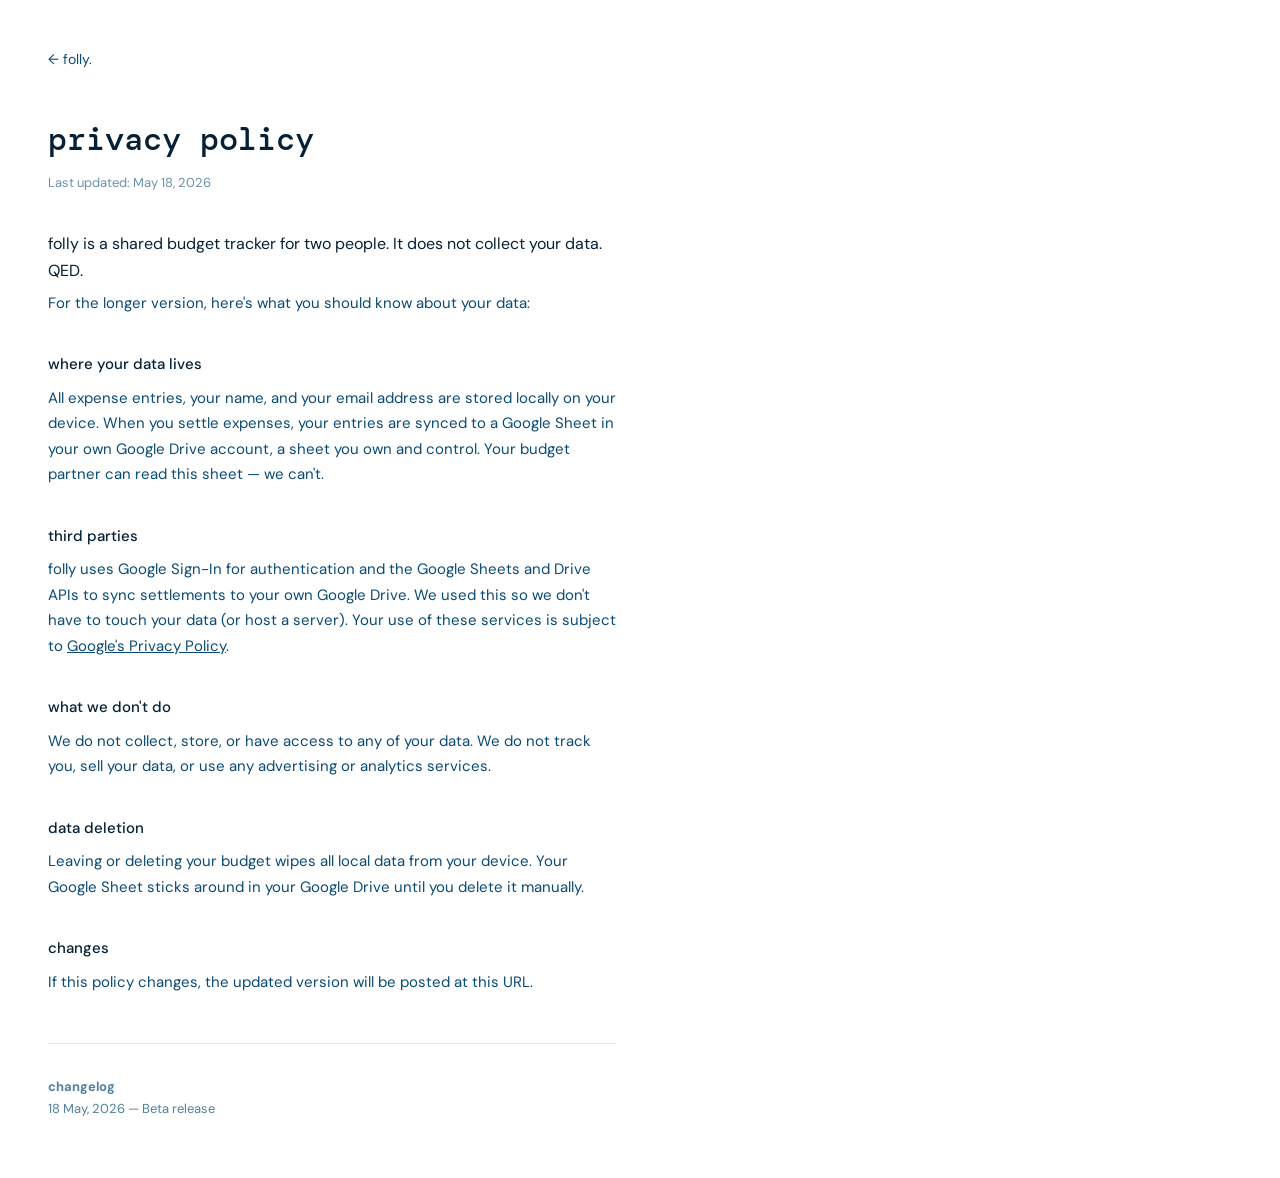
==== privacy.html @ c96d2bcb "clean up style again" ====
<!DOCTYPE html>
<html lang="en">
<head>
  <meta charset="UTF-8" />
  <title>privacy policy — folly.</title>
  <link rel="shortcut icon" href="/favicon.png" />
  <link rel="preconnect" href="https://fonts.googleapis.com" />
  <link href="https://fonts.googleapis.com/css2?family=DM+Mono:wght@500&family=DM+Sans:wght@400;500&display=swap" rel="stylesheet" />
  <style>
    *, *::before, *::after { box-sizing: border-box; margin: 0; padding: 0; }
    body {
      font-family: 'DM Sans', sans-serif;
      background: #ffffff;
      color: #062035;
      max-width: 640px;
      margin: 0;
      padding: 48px 24px 48px 48px;
      line-height: 1.7;
    }
    h1 { font-family: 'DM Mono', monospace; font-size: 32px; font-weight: 500;
margin-bottom: 6px; }
    h2 { font-size: 15px; font-weight: 500; margin: 36px 0 8px; text-transform:
 lowercase; }
    p, li { font-size: 15px; color: #0A4B75; margin-bottom: 10px; }
    ul { padding-left: 20px; margin-bottom: 10px; }
    a { color: #0A4B75; }
    .meta { font-size: 13px; color: #0A4B75; opacity: 0.6; margin-bottom: 36px;
 }
    .lede { font-size: 16px; color: #062035; margin-bottom: 6px; }
    .back { display: block; margin-bottom: 40px; font-size: 14px; color:
#0A4B75; text-decoration: none; }
    .back:hover { text-decoration: underline; }
    .changelog { font-size: 13px; color: #0A4B75; opacity: 0.7; }
    hr { border: none; border-top: 1px solid #0A4B7520; margin: 48px 0 32px; }
  </style>
</head>
<body>
  <a class="back" href="/">← folly.</a>
  <h1>privacy policy</h1>
  <p class="meta">Last updated: May 18, 2026</p>

  <p class="lede">folly is a shared budget tracker for two people. It does not
collect your data. QED.</p>
  <p>For the longer version, here's what you should know about your data:</p>

  <h2>where your data lives</h2>
  <p>All expense entries, your name, and your email address are stored locally
on your device. When you settle expenses, your entries are synced to a Google
Sheet in your own Google Drive account, a sheet you own and control. Your
budget partner can read this sheet — we can't.</p>

  <h2>third parties</h2>
  <p>folly uses Google Sign-In for authentication and the Google Sheets and
Drive APIs to sync settlements to your own Google Drive. We used this so we
don't have to touch your data (or host a server). Your use of these services is
 subject to <a href="https://policies.google.com/privacy">Google's Privacy
Policy</a>.</p>

  <h2>what we don't do</h2>
  <p>We do not collect, store, or have access to any of your data. We do not
track you, sell your data, or use any advertising or analytics services.</p>

  <h2>data deletion</h2>
  <p>Leaving or deleting your budget wipes all local data from your device.
Your Google Sheet sticks around in your Google Drive until you delete it
manually.</p>

  <h2>changes</h2>
  <p>If this policy changes, the updated version will be posted at this
URL.</p>

  <hr />
  <p class="changelog"><strong>changelog</strong><br />18 May, 2026 — Beta
release</p>
</body>
</html>
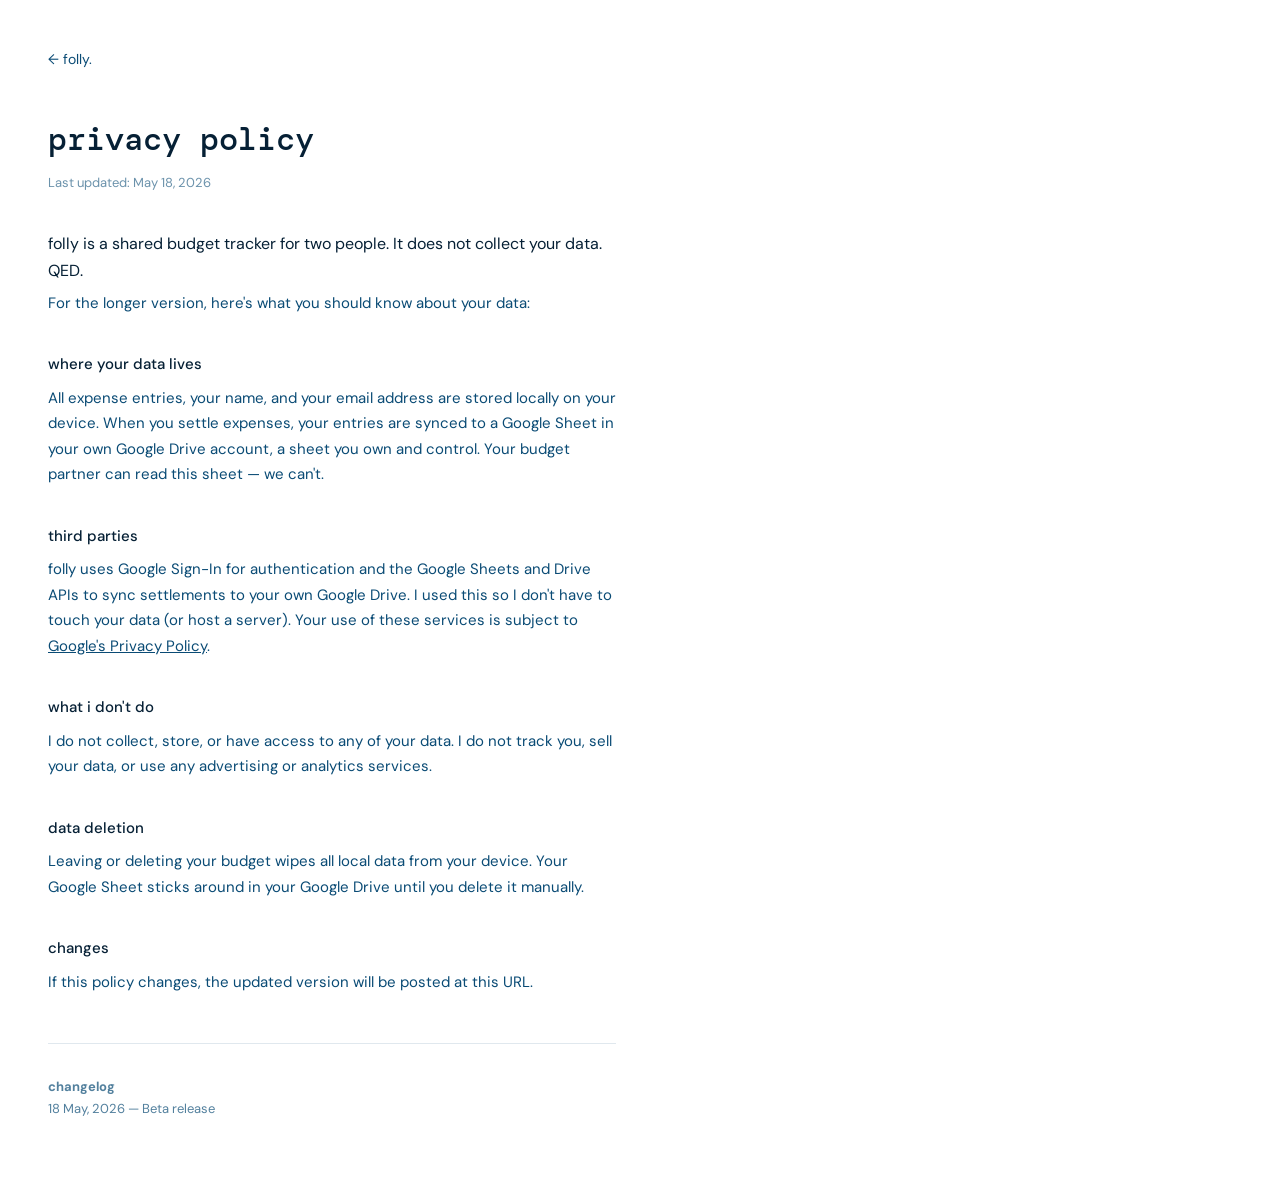
==== commit 6612a683: "solo project... i probably should just use 'i' like a normal human" ====
--- a/privacy.html
+++ b/privacy.html
@@ -35,7 +35,7 @@
   </style>
 </head>
 <body>
-  <a class="back" href="/">← folly.</a>
+  <a class="back" href="index.html">← folly.</a>
   <h1>privacy policy</h1>
   <p class="meta">Last updated: May 18, 2026</p>
 
@@ -51,13 +51,13 @@
 
   <h2>third parties</h2>
   <p>folly uses Google Sign-In for authentication and the Google Sheets and
-Drive APIs to sync settlements to your own Google Drive. We used this so we
+Drive APIs to sync settlements to your own Google Drive. I used this so I
 don't have to touch your data (or host a server). Your use of these services is
  subject to <a href="https://policies.google.com/privacy">Google's Privacy
 Policy</a>.</p>
 
-  <h2>what we don't do</h2>
-  <p>We do not collect, store, or have access to any of your data. We do not
+  <h2>what I don't do</h2>
+  <p>I do not collect, store, or have access to any of your data. I do not
 track you, sell your data, or use any advertising or analytics services.</p>
 
   <h2>data deletion</h2>
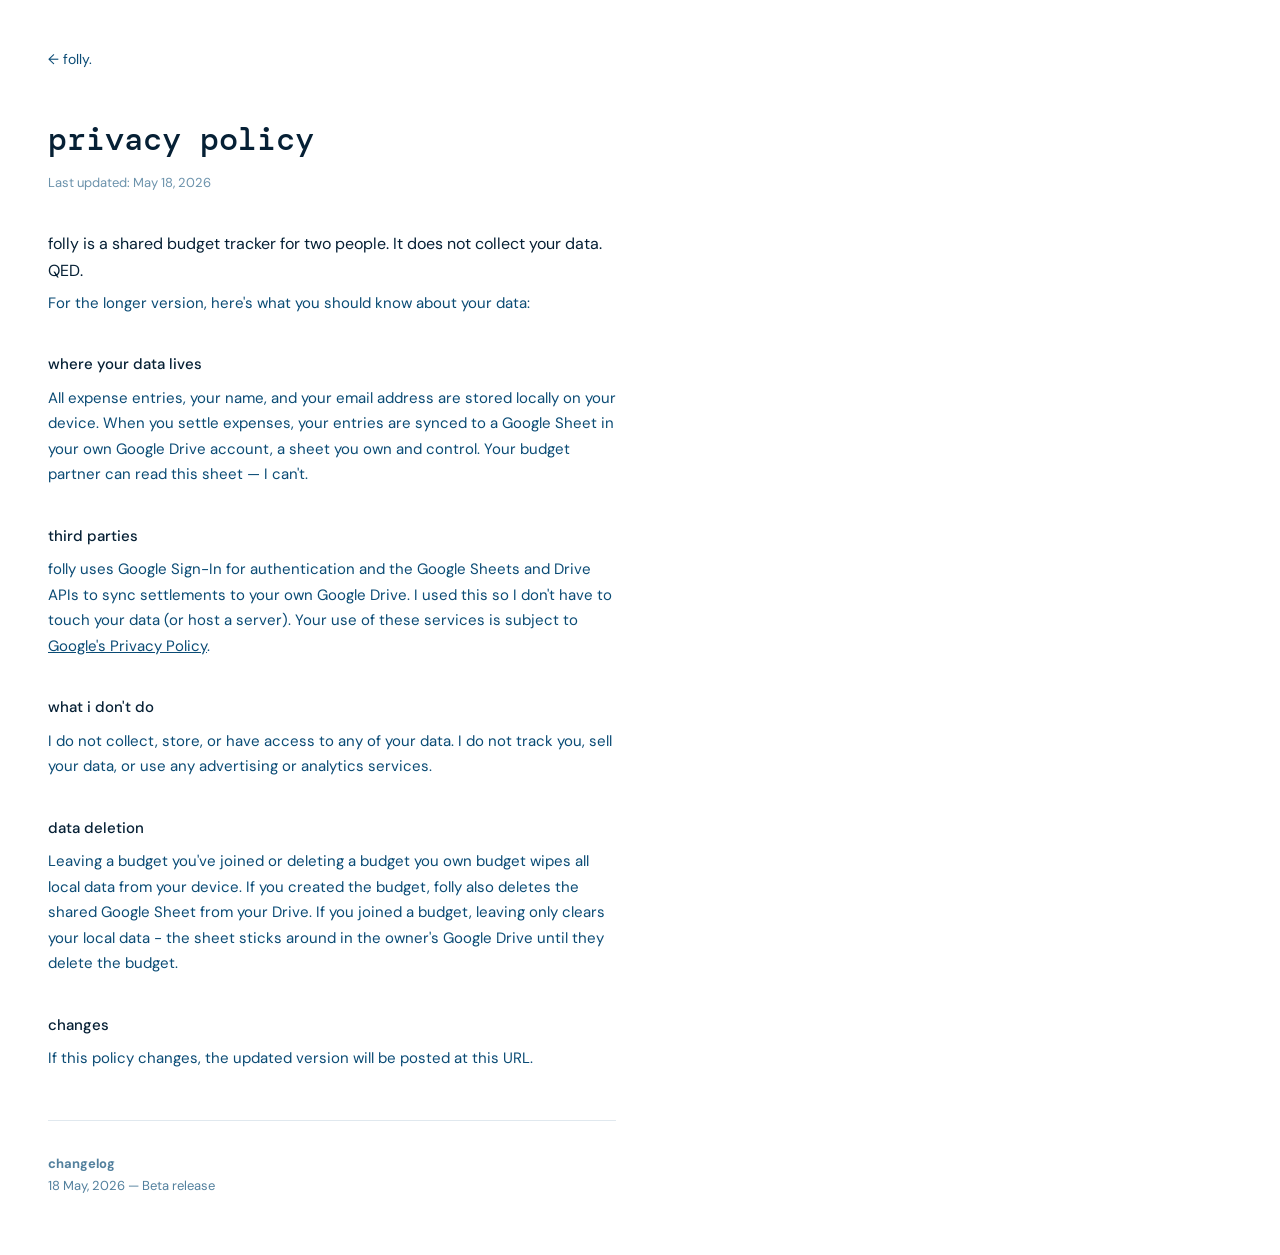
==== commit fff1e193: "fix wording and size" ====
--- a/privacy.html
+++ b/privacy.html
@@ -2,6 +2,7 @@
 <html lang="en">
 <head>
   <meta charset="UTF-8" />
+  <meta name="viewport" content="width=device-width, initial-scale=1.0" />
   <title>privacy policy — folly.</title>
   <link rel="shortcut icon" href="/favicon.png" />
   <link rel="preconnect" href="https://fonts.googleapis.com" />
@@ -47,7 +48,7 @@
   <p>All expense entries, your name, and your email address are stored locally
 on your device. When you settle expenses, your entries are synced to a Google
 Sheet in your own Google Drive account, a sheet you own and control. Your
-budget partner can read this sheet — we can't.</p>
+budget partner can read this sheet — I can't.</p>
 
   <h2>third parties</h2>
   <p>folly uses Google Sign-In for authentication and the Google Sheets and
@@ -61,9 +62,8 @@
 track you, sell your data, or use any advertising or analytics services.</p>
 
   <h2>data deletion</h2>
-  <p>Leaving or deleting your budget wipes all local data from your device.
-Your Google Sheet sticks around in your Google Drive until you delete it
-manually.</p>
+  <p>Leaving a budget you've joined or deleting a budget you own budget wipes all local data from your device. 
+If you created the budget, folly also deletes the shared Google Sheet from your Drive. If you joined a budget, leaving only clears your local data - the sheet sticks around in the owner's Google Drive until they delete the budget.</p>
 
   <h2>changes</h2>
   <p>If this policy changes, the updated version will be posted at this
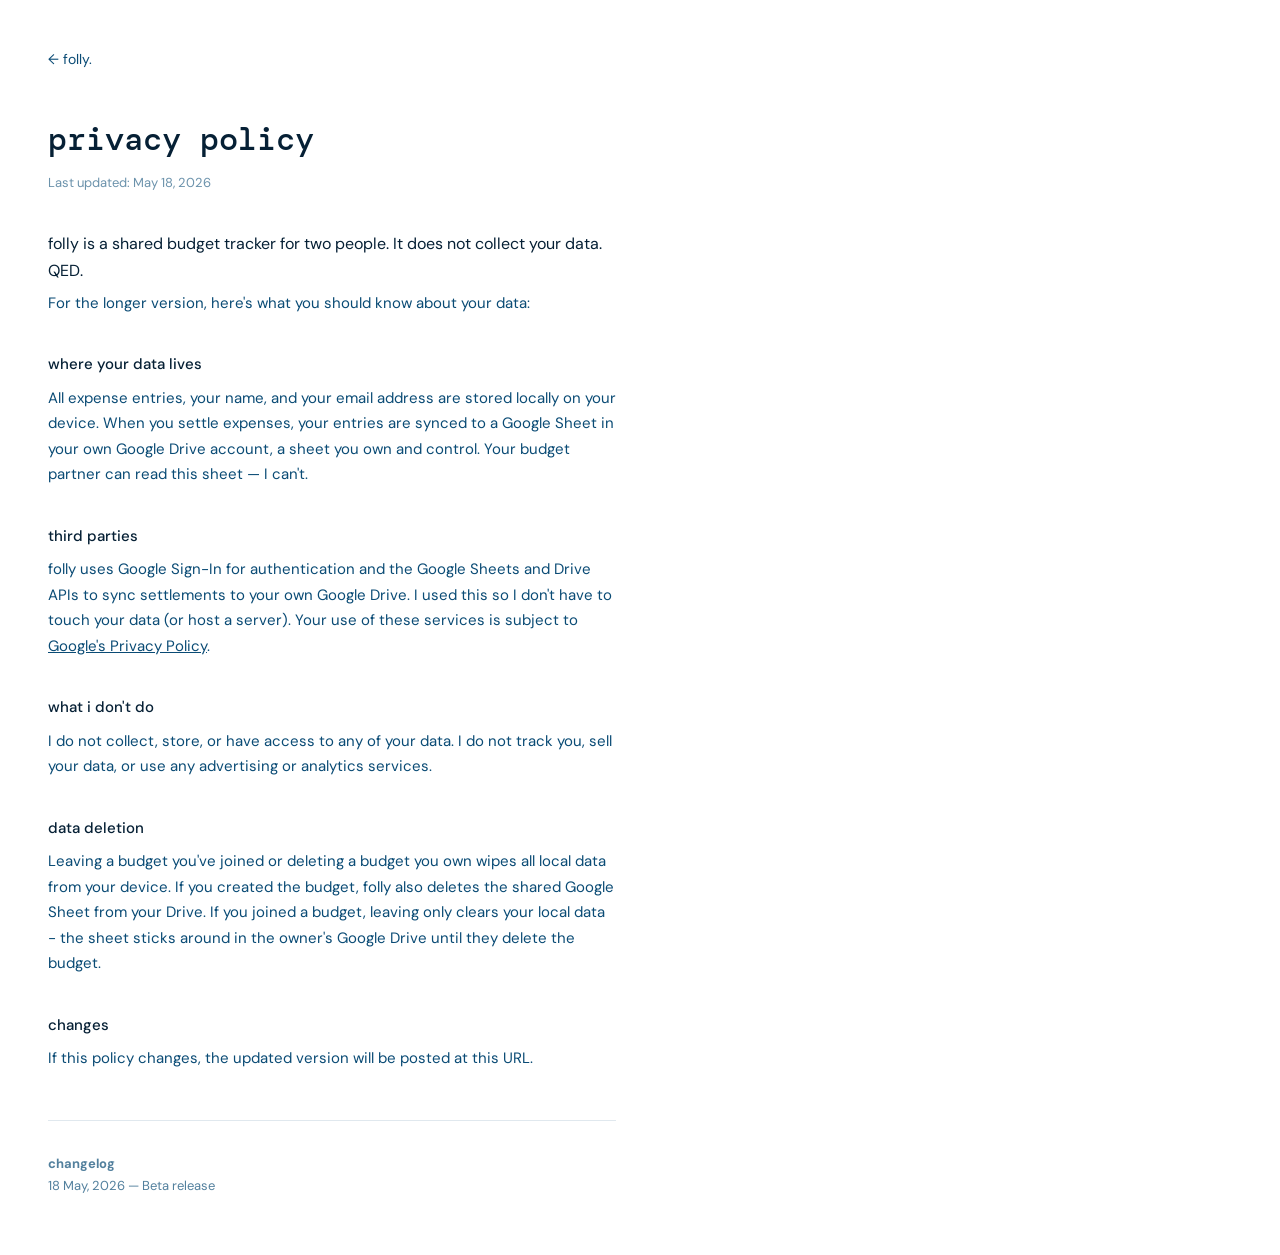
==== commit 88697070: "typo" ====
--- a/privacy.html
+++ b/privacy.html
@@ -62,7 +62,7 @@
 track you, sell your data, or use any advertising or analytics services.</p>
 
   <h2>data deletion</h2>
-  <p>Leaving a budget you've joined or deleting a budget you own budget wipes all local data from your device. 
+  <p>Leaving a budget you've joined or deleting a budget you own wipes all local data from your device. 
 If you created the budget, folly also deletes the shared Google Sheet from your Drive. If you joined a budget, leaving only clears your local data - the sheet sticks around in the owner's Google Drive until they delete the budget.</p>
 
   <h2>changes</h2>
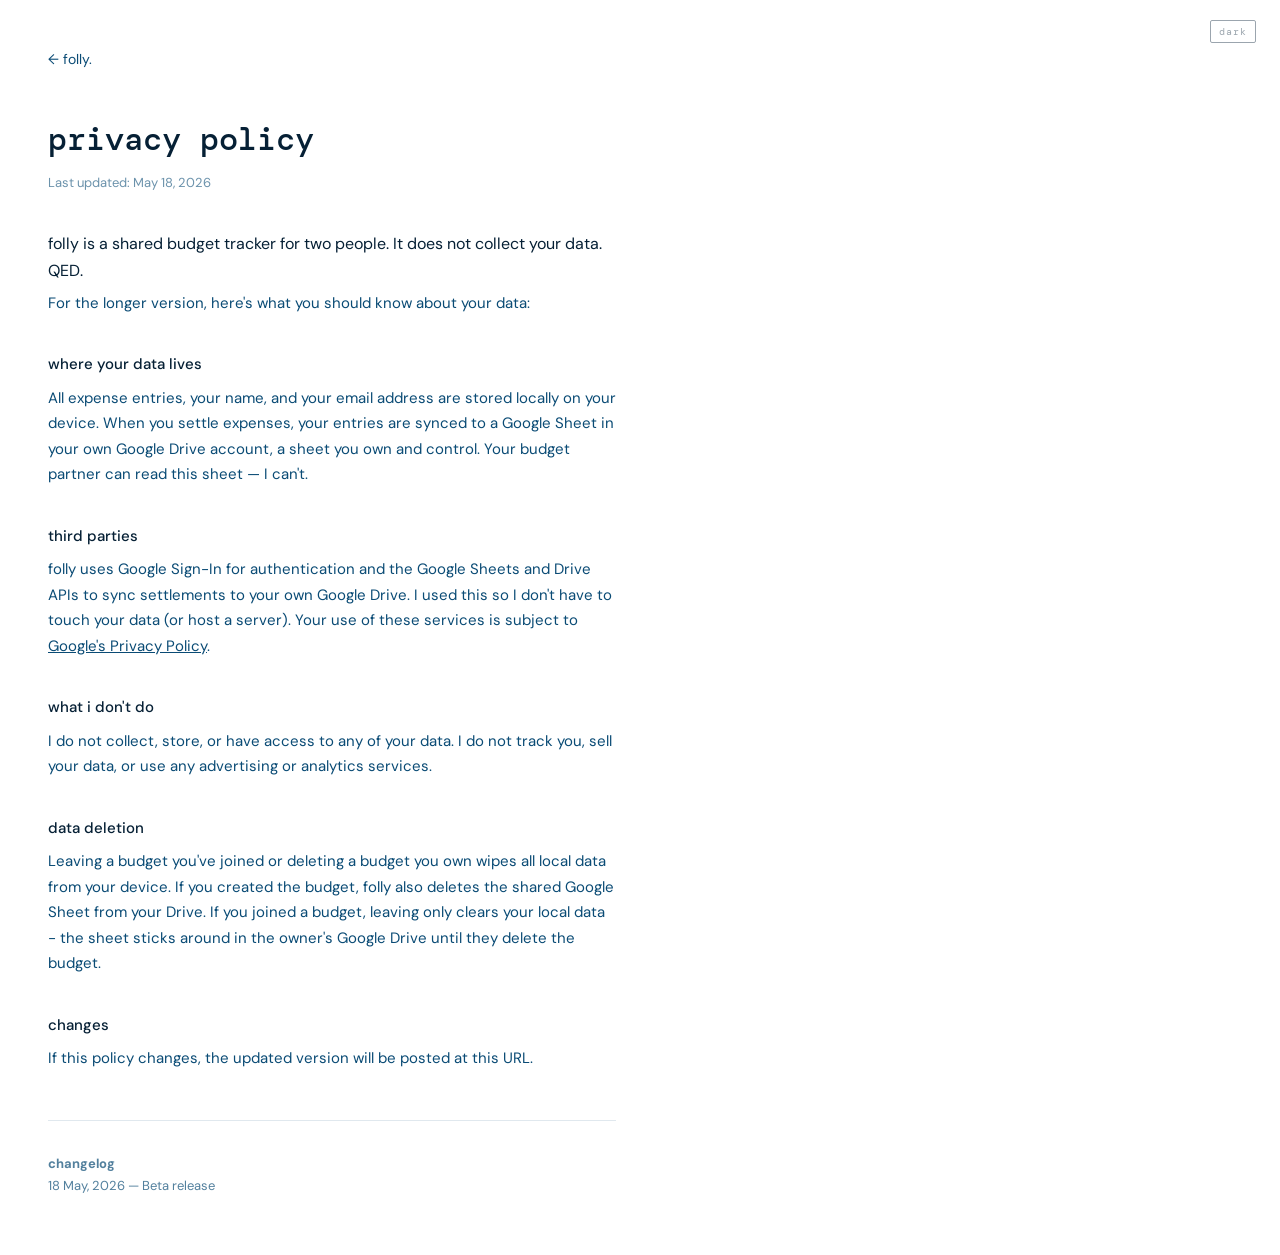
==== commit be1b625f: "feat: add roadmap + light/dark toggle" ====
--- a/privacy.html
+++ b/privacy.html
@@ -33,9 +33,46 @@
     .back:hover { text-decoration: underline; }
     .changelog { font-size: 13px; color: #0A4B75; opacity: 0.7; }
     hr { border: none; border-top: 1px solid #0A4B7520; margin: 48px 0 32px; }
+
+    /* ── Theme toggle ── */
+    #theme-toggle {
+      position: fixed;
+      top: 20px;
+      right: 24px;
+      font-family: 'DM Mono', monospace;
+      font-size: 10px;
+      letter-spacing: 0.1em;
+      background: none;
+      border: 1px solid currentColor;
+      border-radius: 2px;
+      padding: 4px 8px;
+      cursor: pointer;
+      opacity: 0.4;
+      color: inherit;
+    }
+    #theme-toggle:hover { opacity: 1; }
+
+    /* ── Dark mode ── */
+    html.dark body { background: #062035; color: #C8BFB0; }
+    html.dark h1 { color: #F4E8CE; }
+    html.dark h2 { color: #F4E8CE; }
+    html.dark p, html.dark li { color: #C8BFB0; }
+    html.dark .lede { color: #F4E8CE; }
+    html.dark .meta { color: #7A9BAD; opacity: 1; }
+    html.dark .changelog { color: #7A9BAD; opacity: 1; }
+    html.dark a, html.dark .back { color: #8AB4C8; }
+    html.dark hr { border-top-color: #0C3050; }
   </style>
+  <script>
+    (function() {
+      var s = localStorage.getItem('folly-theme');
+      var d = window.matchMedia && window.matchMedia('(prefers-color-scheme: dark)').matches;
+      if (s === 'dark' || (s === null && d)) document.documentElement.classList.add('dark');
+    })();
+  </script>
 </head>
 <body>
+  <button id="theme-toggle" aria-label="Toggle theme"></button>
   <a class="back" href="index.html">← folly.</a>
   <h1>privacy policy</h1>
   <p class="meta">Last updated: May 18, 2026</p>
@@ -72,6 +109,18 @@
   <hr />
   <p class="changelog"><strong>changelog</strong><br />18 May, 2026 — Beta
 release</p>
+  <script>
+    (function() {
+      var btn = document.getElementById('theme-toggle');
+      function sync() { btn.textContent = document.documentElement.classList.contains('dark') ? 'light' : 'dark'; }
+      sync();
+      btn.addEventListener('click', function() {
+        var dark = document.documentElement.classList.toggle('dark');
+        localStorage.setItem('folly-theme', dark ? 'dark' : 'light');
+        sync();
+      });
+    })();
+  </script>
 </body>
 </html>
 
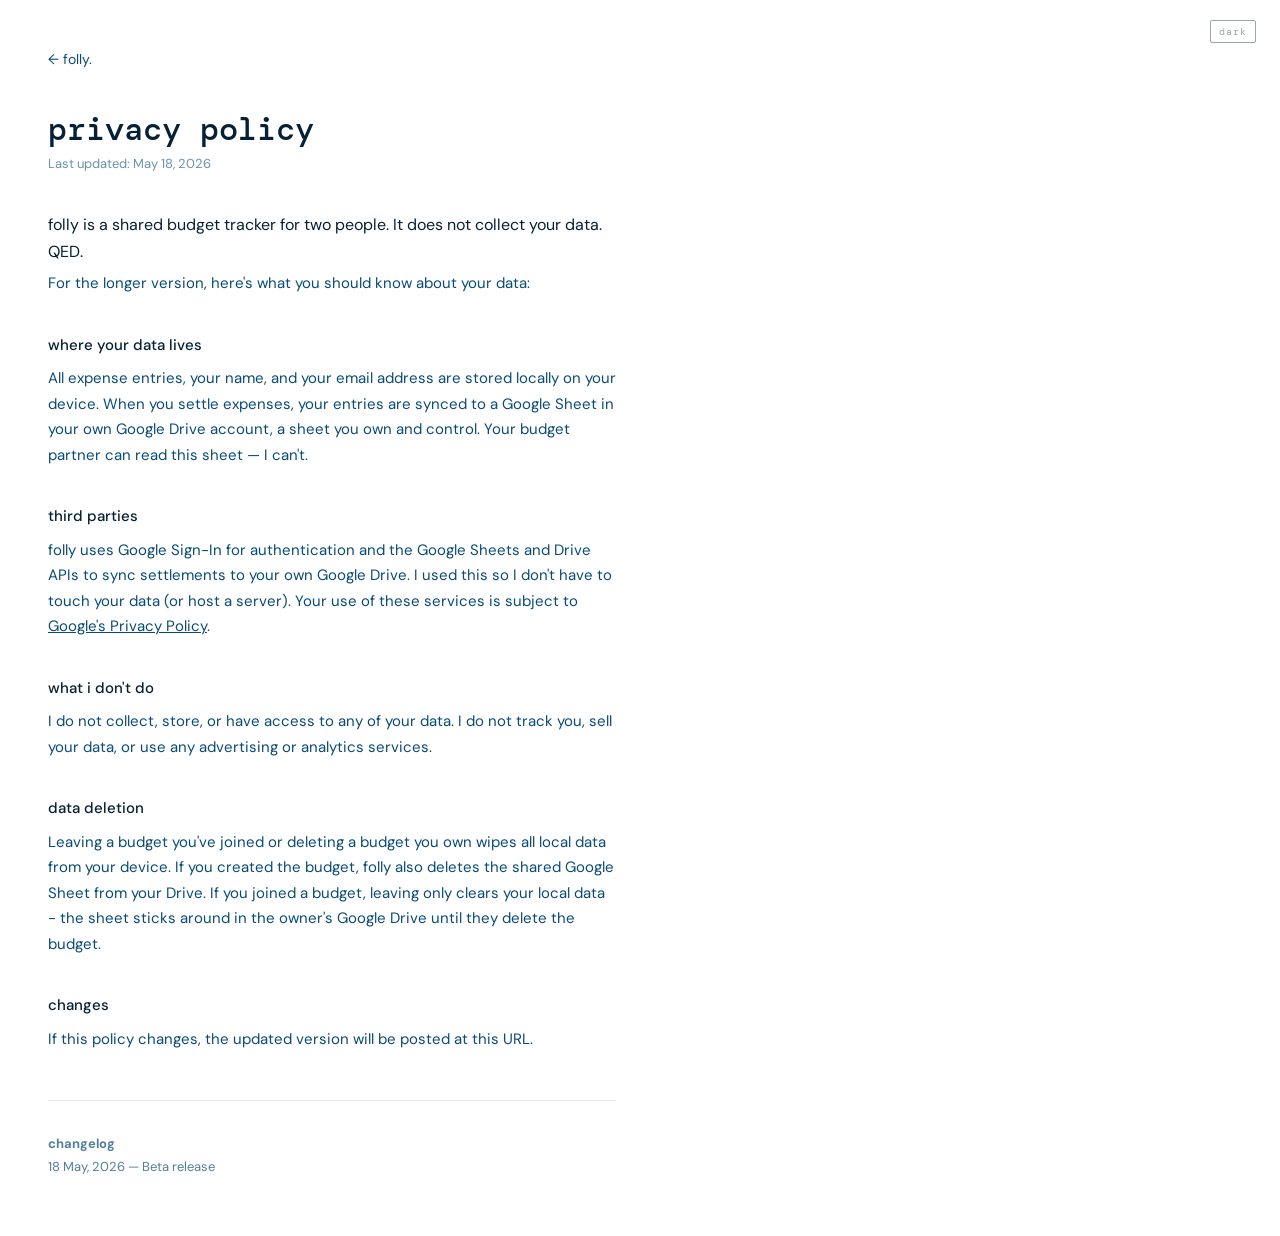
==== commit 9a9a5ba0: "style consistency" ====
--- a/privacy.html
+++ b/privacy.html
@@ -18,18 +18,14 @@
       padding: 48px 24px 48px 48px;
       line-height: 1.7;
     }
-    h1 { font-family: 'DM Mono', monospace; font-size: 32px; font-weight: 500;
-margin-bottom: 6px; }
-    h2 { font-size: 15px; font-weight: 500; margin: 36px 0 8px; text-transform:
- lowercase; }
+    h1 { font-family: 'DM Mono', monospace; font-size: 32px; font-weight: 500; line-height: 1.1; margin-bottom: 6px; }
+    h2 { font-size: 15px; font-weight: 500; margin: 36px 0 8px; text-transform: lowercase; }
     p, li { font-size: 15px; color: #0A4B75; margin-bottom: 10px; }
     ul { padding-left: 20px; margin-bottom: 10px; }
     a { color: #0A4B75; }
-    .meta { font-size: 13px; color: #0A4B75; opacity: 0.6; margin-bottom: 36px;
- }
+    .meta { font-size: 13px; color: #0A4B75; opacity: 0.6; margin-bottom: 36px; }
     .lede { font-size: 16px; color: #062035; margin-bottom: 6px; }
-    .back { display: block; margin-bottom: 40px; font-size: 14px; color:
-#0A4B75; text-decoration: none; }
+    .back { display: block; margin-bottom: 40px; font-size: 14px; color: #0A4B75; text-decoration: none; }
     .back:hover { text-decoration: underline; }
     .changelog { font-size: 13px; color: #0A4B75; opacity: 0.7; }
     hr { border: none; border-top: 1px solid #0A4B7520; margin: 48px 0 32px; }
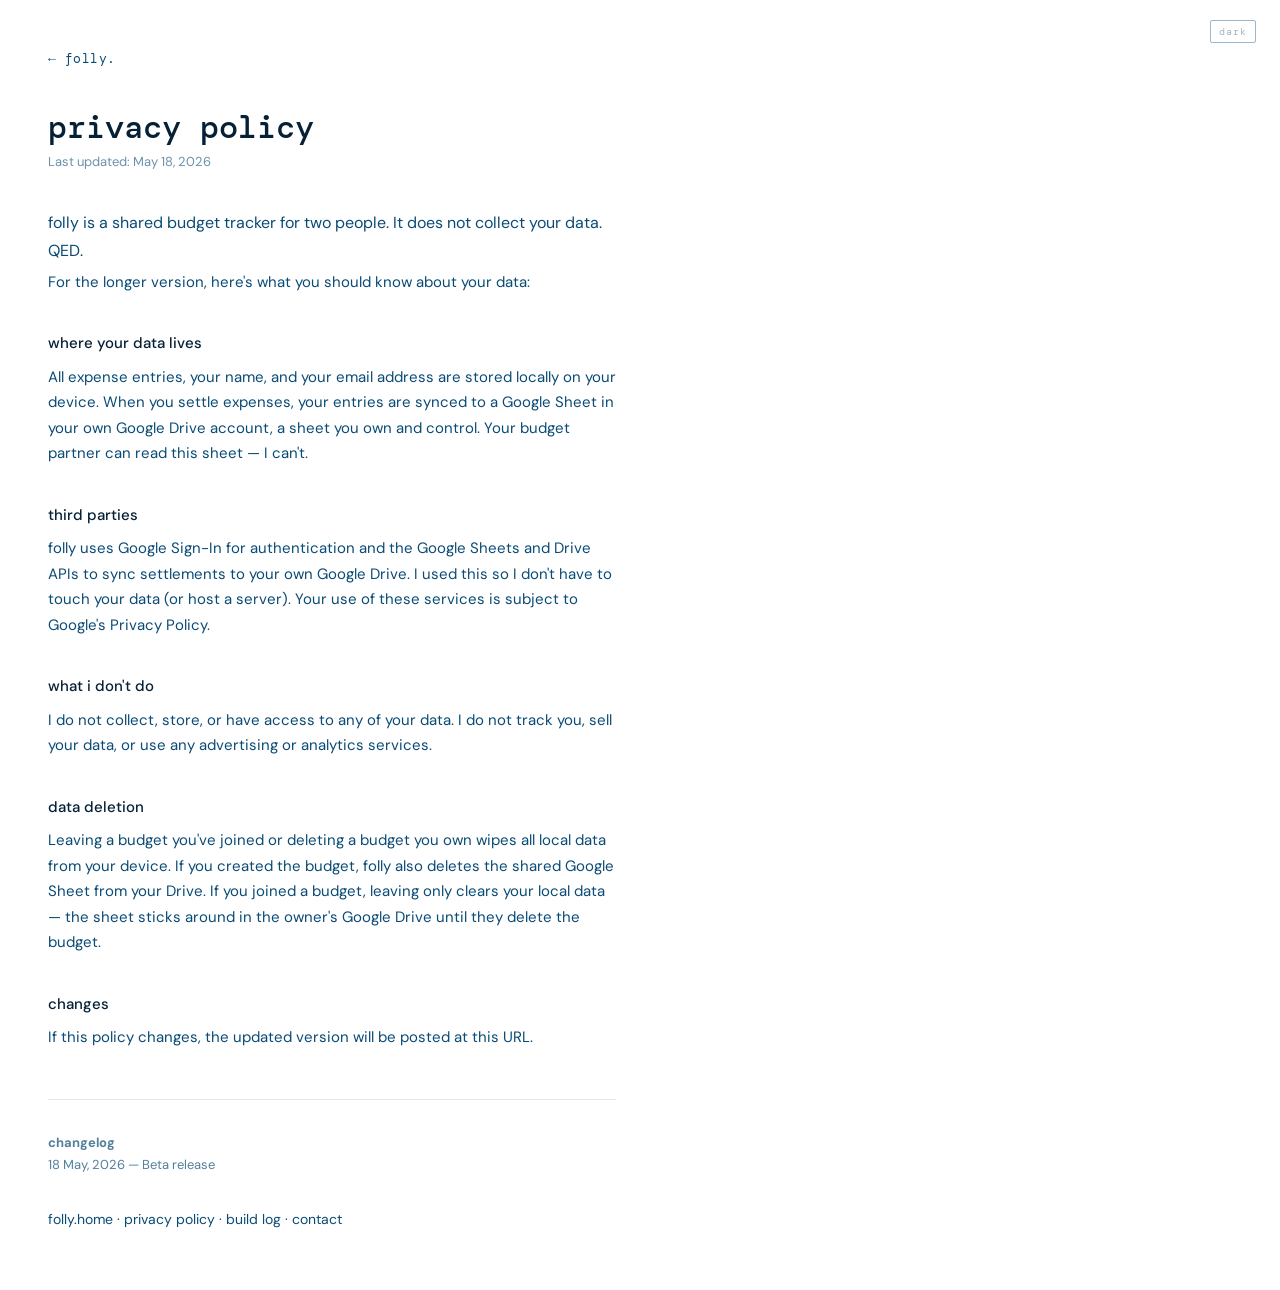
==== commit d823bbb7: "refactor: extract styling" ====
--- a/privacy.html
+++ b/privacy.html
@@ -6,13 +6,11 @@
   <title>privacy policy — folly.</title>
   <link rel="shortcut icon" href="/favicon.png" />
   <link rel="preconnect" href="https://fonts.googleapis.com" />
-  <link href="https://fonts.googleapis.com/css2?family=DM+Mono:wght@500&family=DM+Sans:wght@400;500&display=swap" rel="stylesheet" />
+  <link href="https://fonts.googleapis.com/css2?family=DM+Mono:wght@400;500&family=DM+Sans:wght@400;500&display=swap" rel="stylesheet" />
+  <link rel="stylesheet" href="shared.css" />
   <style>
-    *, *::before, *::after { box-sizing: border-box; margin: 0; padding: 0; }
     body {
       font-family: 'DM Sans', sans-serif;
-      background: #ffffff;
-      color: #062035;
       max-width: 640px;
       margin: 0;
       padding: 48px 24px 48px 48px;
@@ -20,52 +18,16 @@
     }
     h1 { font-family: 'DM Mono', monospace; font-size: 32px; font-weight: 500; line-height: 1.1; margin-bottom: 6px; }
     h2 { font-size: 15px; font-weight: 500; margin: 36px 0 8px; text-transform: lowercase; }
-    p, li { font-size: 15px; color: #0A4B75; margin-bottom: 10px; }
+    p, li { font-size: 15px; color: var(--body); margin-bottom: 10px; }
     ul { padding-left: 20px; margin-bottom: 10px; }
-    a { color: #0A4B75; }
-    .meta { font-size: 13px; color: #0A4B75; opacity: 0.6; margin-bottom: 36px; }
-    .lede { font-size: 16px; color: #062035; margin-bottom: 6px; }
-    .back { display: block; margin-bottom: 40px; font-size: 14px; color: #0A4B75; text-decoration: none; }
-    .back:hover { text-decoration: underline; }
-    .changelog { font-size: 13px; color: #0A4B75; opacity: 0.7; }
-    hr { border: none; border-top: 1px solid #0A4B7520; margin: 48px 0 32px; }
-
-    /* ── Theme toggle ── */
-    #theme-toggle {
-      position: fixed;
-      top: 20px;
-      right: 24px;
-      font-family: 'DM Mono', monospace;
-      font-size: 10px;
-      letter-spacing: 0.1em;
-      background: none;
-      border: 1px solid currentColor;
-      border-radius: 2px;
-      padding: 4px 8px;
-      cursor: pointer;
-      opacity: 0.4;
-      color: inherit;
-    }
-    #theme-toggle:hover { opacity: 1; }
-
-    /* ── Dark mode ── */
-    html.dark body { background: #062035; color: #C8BFB0; }
-    html.dark h1 { color: #F4E8CE; }
-    html.dark h2 { color: #F4E8CE; }
-    html.dark p, html.dark li { color: #C8BFB0; }
-    html.dark .lede { color: #F4E8CE; }
-    html.dark .meta { color: #7A9BAD; opacity: 1; }
-    html.dark .changelog { color: #7A9BAD; opacity: 1; }
-    html.dark a, html.dark .back { color: #8AB4C8; }
-    html.dark hr { border-top-color: #0C3050; }
+    .meta { font-size: 13px; color: var(--body); opacity: 0.6; margin-bottom: 36px; }
+    .lede { font-size: 16px; margin-bottom: 6px; }
+    .changelog { font-size: 13px; color: var(--body); opacity: 0.7; }
+    .footer { font-size: 14px; margin-top: 32px; }
+    html.dark .meta,
+    html.dark .changelog { opacity: 1; }
   </style>
-  <script>
-    (function() {
-      var s = localStorage.getItem('folly-theme');
-      var d = window.matchMedia && window.matchMedia('(prefers-color-scheme: dark)').matches;
-      if (s === 'dark' || (s === null && d)) document.documentElement.classList.add('dark');
-    })();
-  </script>
+  <script src="theme.js"></script>
 </head>
 <body>
   <button id="theme-toggle" aria-label="Toggle theme"></button>
@@ -73,50 +35,27 @@
   <h1>privacy policy</h1>
   <p class="meta">Last updated: May 18, 2026</p>
 
-  <p class="lede">folly is a shared budget tracker for two people. It does not
-collect your data. QED.</p>
+  <p class="lede">folly is a shared budget tracker for two people. It does not collect your data. QED.</p>
   <p>For the longer version, here's what you should know about your data:</p>
 
   <h2>where your data lives</h2>
-  <p>All expense entries, your name, and your email address are stored locally
-on your device. When you settle expenses, your entries are synced to a Google
-Sheet in your own Google Drive account, a sheet you own and control. Your
-budget partner can read this sheet — I can't.</p>
+  <p>All expense entries, your name, and your email address are stored locally on your device. When you settle expenses, your entries are synced to a Google Sheet in your own Google Drive account, a sheet you own and control. Your budget partner can read this sheet — I can't.</p>
 
   <h2>third parties</h2>
-  <p>folly uses Google Sign-In for authentication and the Google Sheets and
-Drive APIs to sync settlements to your own Google Drive. I used this so I
-don't have to touch your data (or host a server). Your use of these services is
- subject to <a href="https://policies.google.com/privacy">Google's Privacy
-Policy</a>.</p>
+  <p>folly uses Google Sign-In for authentication and the Google Sheets and Drive APIs to sync settlements to your own Google Drive. I used this so I don't have to touch your data (or host a server). Your use of these services is subject to <a href="https://policies.google.com/privacy">Google's Privacy Policy</a>.</p>
 
   <h2>what I don't do</h2>
-  <p>I do not collect, store, or have access to any of your data. I do not
-track you, sell your data, or use any advertising or analytics services.</p>
+  <p>I do not collect, store, or have access to any of your data. I do not track you, sell your data, or use any advertising or analytics services.</p>
 
   <h2>data deletion</h2>
-  <p>Leaving a budget you've joined or deleting a budget you own wipes all local data from your device. 
-If you created the budget, folly also deletes the shared Google Sheet from your Drive. If you joined a budget, leaving only clears your local data - the sheet sticks around in the owner's Google Drive until they delete the budget.</p>
+  <p>Leaving a budget you've joined or deleting a budget you own wipes all local data from your device. If you created the budget, folly also deletes the shared Google Sheet from your Drive. If you joined a budget, leaving only clears your local data — the sheet sticks around in the owner's Google Drive until they delete the budget.</p>
 
   <h2>changes</h2>
-  <p>If this policy changes, the updated version will be posted at this
-URL.</p>
+  <p>If this policy changes, the updated version will be posted at this URL.</p>
 
   <hr />
-  <p class="changelog"><strong>changelog</strong><br />18 May, 2026 — Beta
-release</p>
-  <script>
-    (function() {
-      var btn = document.getElementById('theme-toggle');
-      function sync() { btn.textContent = document.documentElement.classList.contains('dark') ? 'light' : 'dark'; }
-      sync();
-      btn.addEventListener('click', function() {
-        var dark = document.documentElement.classList.toggle('dark');
-        localStorage.setItem('folly-theme', dark ? 'dark' : 'light');
-        sync();
-      });
-    })();
-  </script>
+  <p class="changelog"><strong>changelog</strong><br />18 May, 2026 — Beta release</p>
+
+  <p class="footer"><a href="index.html">folly.home</a>&nbsp;·&nbsp;<a href="privacy.html">privacy policy</a>&nbsp;·&nbsp;<a href="roadmap.html">build log</a>&nbsp;·&nbsp;<a href="mailto:yunshudai2010@gmail.com">contact</a></p>
 </body>
 </html>
-
--- a/shared.css
+++ b/shared.css
@@ -0,0 +1,57 @@
+*, *::before, *::after { box-sizing: border-box; margin: 0; padding: 0; }
+
+/* ── Color tokens ── */
+:root {
+  --bg:          #ffffff;
+  --ink:         #062035;
+  --body:        #0A4B75;
+  --link:        #0A4B75;
+  --amber:       #F4BF33;
+  --amber-muted: #B8890A;
+  --border:      rgba(10, 75, 117, 0.125);
+}
+
+html.dark {
+  --bg:          #062035;
+  --ink:         #F4E8CE;
+  --body:        #C8BFB0;
+  --link:        #8AB4C8;
+  --amber-muted: #F4BF33;
+  --border:      #0C3050;
+}
+
+/* ── Base ── */
+body { background: var(--bg); color: var(--ink); }
+a { color: var(--link); text-decoration: none; }
+a:hover { text-decoration: underline; }
+hr { border: none; border-top: 1px solid var(--border); margin: 48px 0 32px; }
+
+/* ── Back nav ── */
+.back {
+  display: block;
+  margin-bottom: 40px;
+  font-family: 'DM Mono', monospace;
+  font-size: 13px;
+  letter-spacing: 0.04em;
+  color: var(--link);
+  text-decoration: none;
+}
+.back:hover { text-decoration: underline; }
+
+/* ── Theme toggle ── */
+#theme-toggle {
+  position: fixed;
+  top: 20px;
+  right: 24px;
+  font-family: 'DM Mono', monospace;
+  font-size: 10px;
+  letter-spacing: 0.1em;
+  background: none;
+  border: 1px solid currentColor;
+  border-radius: 2px;
+  padding: 4px 8px;
+  cursor: pointer;
+  opacity: 0.4;
+  color: var(--link);
+}
+#theme-toggle:hover { opacity: 1; }
